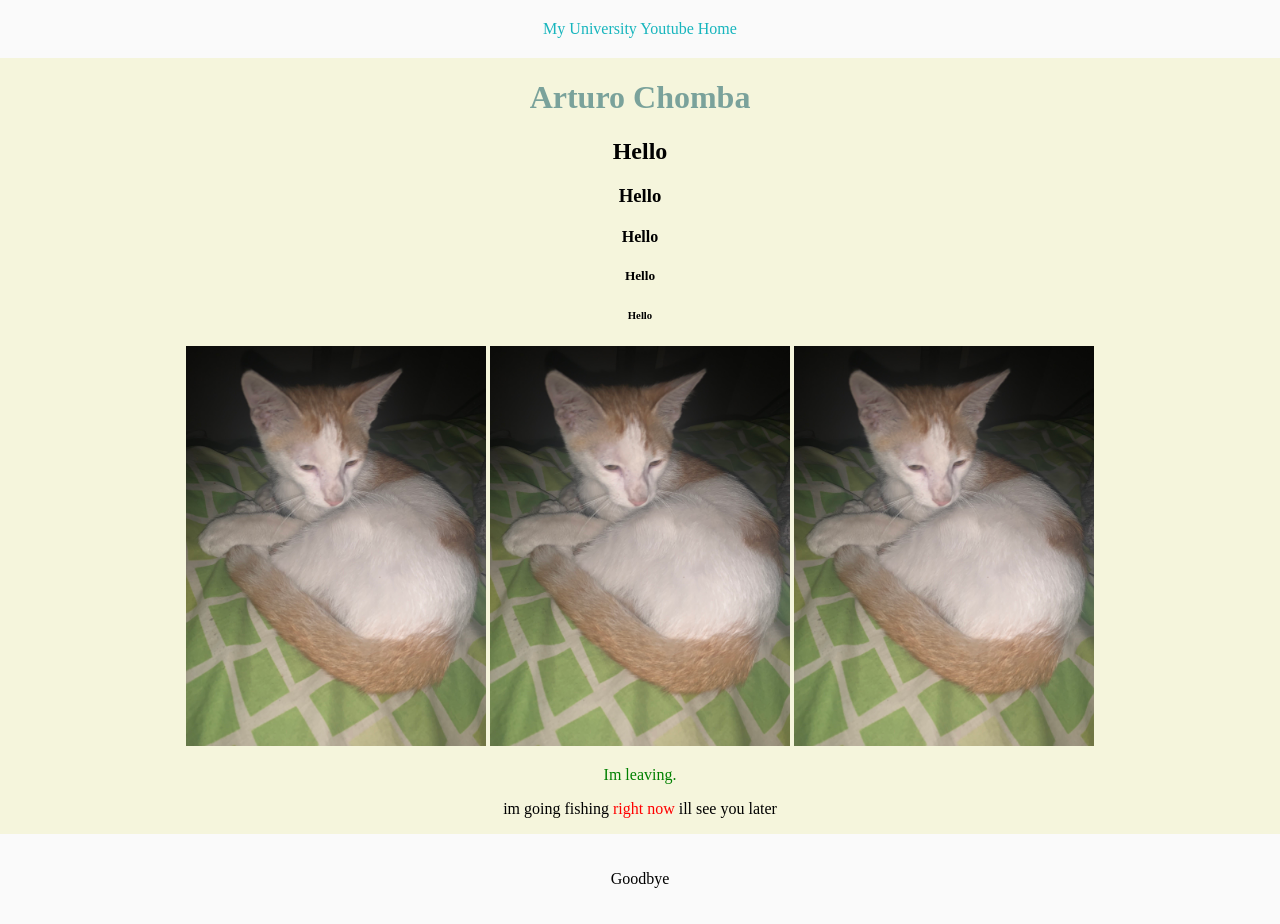
==== index.html @ 1ac5d02e "idk" ====
<!DOCTYPE html>
<html lang="en">
    <head>
        <meta charset="UTF-8">
        <meta name="viewport" content="width=device-width, initial-scale=1.0">
        <title>Portal Page</title>
        <link href="styles/styles.css" rel="stylesheet">
    </head>
    <body>
        <div id="content">
            <header>
                <nav>
                    <a href="http://www.byui.edu" target="_blank">My University</a>
                    <a href="https://www.youtube.com" target="_blank">Youtube</a>
                    <a href="wwr/index.html" target="_blank">Home</a>
                    
                </nav>
                <!--Comments-->
            </header>
            <main>
                <h1>Arturo Chomba</h1>
                <h2>Hello</h2>
                <h3>Hello</h3>
                <h4>Hello</h4>
                <h5>Hello</h5>
                <h6>Hello</h6>
                <img src="images/cat3.JPG" alt="Cat laying in bed">
                <img src="images/cat3.JPG" alt="Cat laying in bed">
                <img src="images/cat3.JPG" alt="Cat laying in bed">
                <p id="second">Im leaving.</p>
                <p>im going fishing <span class="coloring">right now</span> ill see you later</p>
            </main>
            <footer>
                <p>Goodbye</p>
                <p></p>
            </footer>
         </div>
    </body>
</html>
---- styles/styles.css ----
img {
    width: 300px;
}

body {
    text-align: center;
    margin: 0;
    background-color: beige;
}

content {
       max-width: 1600px;
       margin: 0 auto
}

header, footer {
    background-color: rgb(250, 250, 250);
    padding: 20px
}

nav a {
    text-decoration: none;
    color: rgb(23, 181, 189);

}

nav a:hover {
    text-decoration: underline;
    color: rgb(0, 0, 0);
}

h1 {
    color: rgba(35, 104, 109, 0.587);
}

p {
    font-size: 1em;
}

.coloring {
    color: red
}

#second {
    color: green
}
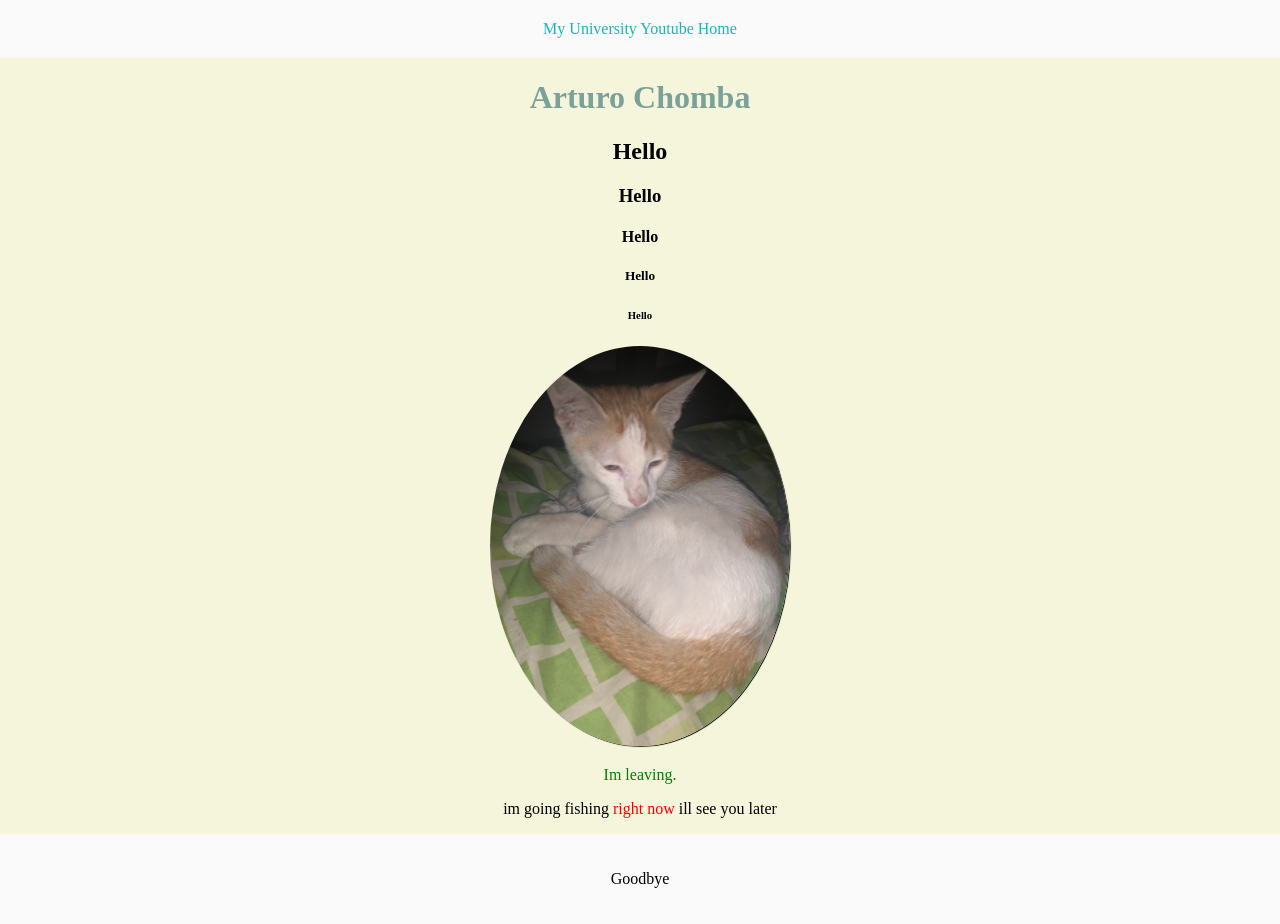
==== commit 7c51bc3e: "finished homepage" ====
--- a/index.html
+++ b/index.html
@@ -25,8 +25,6 @@
                 <h5>Hello</h5>
                 <h6>Hello</h6>
                 <img src="images/cat3.JPG" alt="Cat laying in bed">
-                <img src="images/cat3.JPG" alt="Cat laying in bed">
-                <img src="images/cat3.JPG" alt="Cat laying in bed">
                 <p id="second">Im leaving.</p>
                 <p>im going fishing <span class="coloring">right now</span> ill see you later</p>
             </main>
--- a/styles/styles.css
+++ b/styles/styles.css
@@ -1,5 +1,7 @@
 img {
     width: 300px;
+    border-radius: 50%;
+    box-shadow: .75px .75px .75px rgb(0, 0, 0);
 }
 
 body {
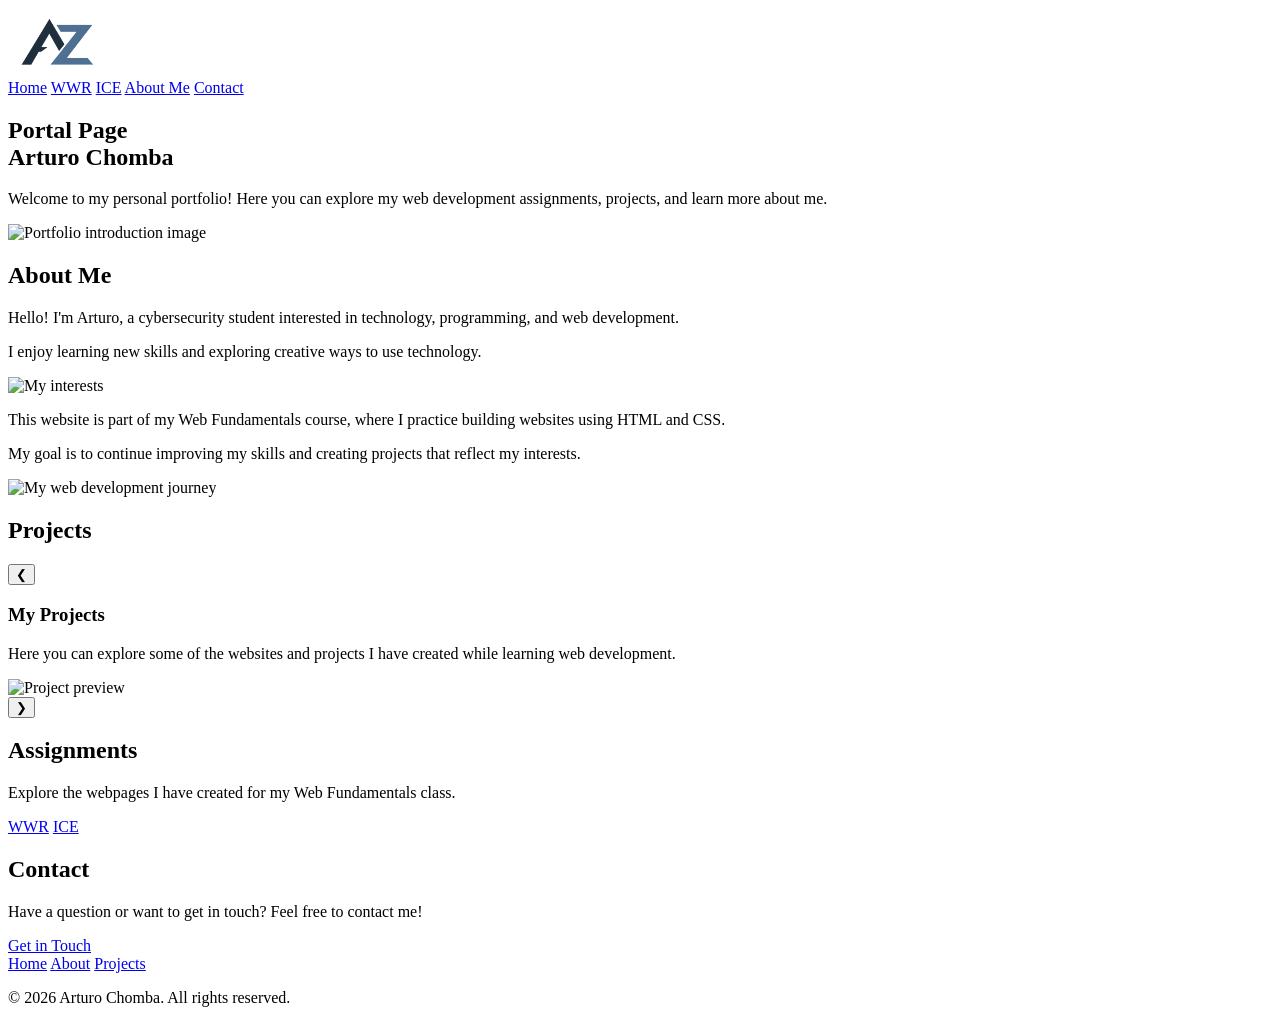
==== commit 58d7121b: "newmainpage" ====
--- a/index.html
+++ b/index.html
@@ -3,35 +3,79 @@
     <head>
         <meta charset="UTF-8">
         <meta name="viewport" content="width=device-width, initial-scale=1.0">
-        <title>Portal Page</title>
-        <link href="styles/styles.css" rel="stylesheet">
+        <meta name="description" content="Arturo Chomba's personal portfolio and Web Fundamentals assignments.">
+        <title>Arturo Chomba | Portfolio</title>
+        <link rel="stylesheet" href="styles/style.css">
     </head>
     <body>
-        <div id="content">
-            <header>
-                <nav>
-                    <a href="http://www.byui.edu" target="_blank">My University</a>
-                    <a href="https://www.youtube.com" target="_blank">Youtube</a>
-                    <a href="wwr/index.html" target="_blank">Home</a>
-                    
-                </nav>
-                <!--Comments-->
-            </header>
-            <main>
-                <h1>Arturo Chomba</h1>
-                <h2>Hello</h2>
-                <h3>Hello</h3>
-                <h4>Hello</h4>
-                <h5>Hello</h5>
-                <h6>Hello</h6>
-                <img src="images/cat3.JPG" alt="Cat laying in bed">
-                <p id="second">Im leaving.</p>
-                <p>im going fishing <span class="coloring">right now</span> ill see you later</p>
-            </main>
-            <footer>
-                <p>Goodbye</p>
-                <p></p>
-            </footer>
-         </div>
+        <header id="home">
+            <a href="#home" class="logo"><img src="/portfolio/images/logo.png" alt="Logo" style="width: 100px;"></a>
+            <nav aria-label="Main navigation">
+                <a href="#home">Home</a>
+                <a href="#assignments">WWR</a>
+                <a href="#assignments">ICE</a>
+                <a href="#about">About Me</a>
+                <a href="#contact">Contact</a>
+            </nav>
+        </header>
+        <main>
+            <section class="hero">
+                <div class="hero-text">
+                    <h1>Portal Page<br>Arturo Chomba</h1>
+                    <p>Welcome to my personal portfolio! Here you can explore my web development assignments, projects, and learn more about me.</p>
+                </div>
+                <div class="hero-image">
+                    <img src="images/hero.jpg" alt="Portfolio introduction image">
+                </div>
+            </section>
+            <section id="about" class="about">
+                <h2>About Me</h2>
+                <div class="about-container">
+                    <div class="about-column">
+                        <p>Hello! I'm Arturo, a cybersecurity student interested in technology, programming, and web development.</p>
+                        <p>I enjoy learning new skills and exploring creative ways to use technology.</p>
+                        <img src="images/about1.jpg" alt="My interests">
+                    </div>
+                    <div class="about-column">
+                        <p>This website is part of my Web Fundamentals course, where I practice building websites using HTML and CSS.</p>
+                        <p>My goal is to continue improving my skills and creating projects that reflect my interests.</p>
+                        <img src="images/about2.jpg" alt="My web development journey">
+                    </div>
+                </div>
+            </section>
+            <section id="projects" class="projects">
+                <h2>Projects</h2>
+                <div class="project-container">
+                    <button class="previous" type="button" aria-label="Previous project">❮</button>
+                    <div class="project-content">
+                        <h3>My Projects</h3>
+                        <p>Here you can explore some of the websites and projects I have created while learning web development.</p>
+                        <img src="images/project1.jpg" alt="Project preview">
+                    </div>
+                    <button class="next" type="button" aria-label="Next project">❯</button>
+                </div>
+            </section>
+            <section id="assignments" class="assignments">
+                <h2>Assignments</h2>
+                <p>Explore the webpages I have created for my Web Fundamentals class.</p>
+                <div class="assignment-buttons">
+                    <a href="/wwr/index.html" target="_blank" class="assignment-btn">WWR</a>
+                    <a href="/portfolio/ice_page/index.html" class="assignment-btn">ICE</a>
+                </div>
+            </section>
+            <section id="contact" class="contact">
+                <h2>Contact</h2>
+                <p>Have a question or want to get in touch? Feel free to contact me!</p>
+                <a href="mailto:arturzubiate@gmail.com" class="contact-btn">Get in Touch</a>
+            </section>
+        </main>
+        <footer>
+            <nav aria-label="Footer navigation">
+                <a href="#home">Home</a>
+                <a href="#about">About</a>
+                <a href="#projects">Projects</a>
+            </nav>
+            <p>© 2026 Arturo Chomba. All rights reserved.</p>
+        </footer>
     </body>
 </html>
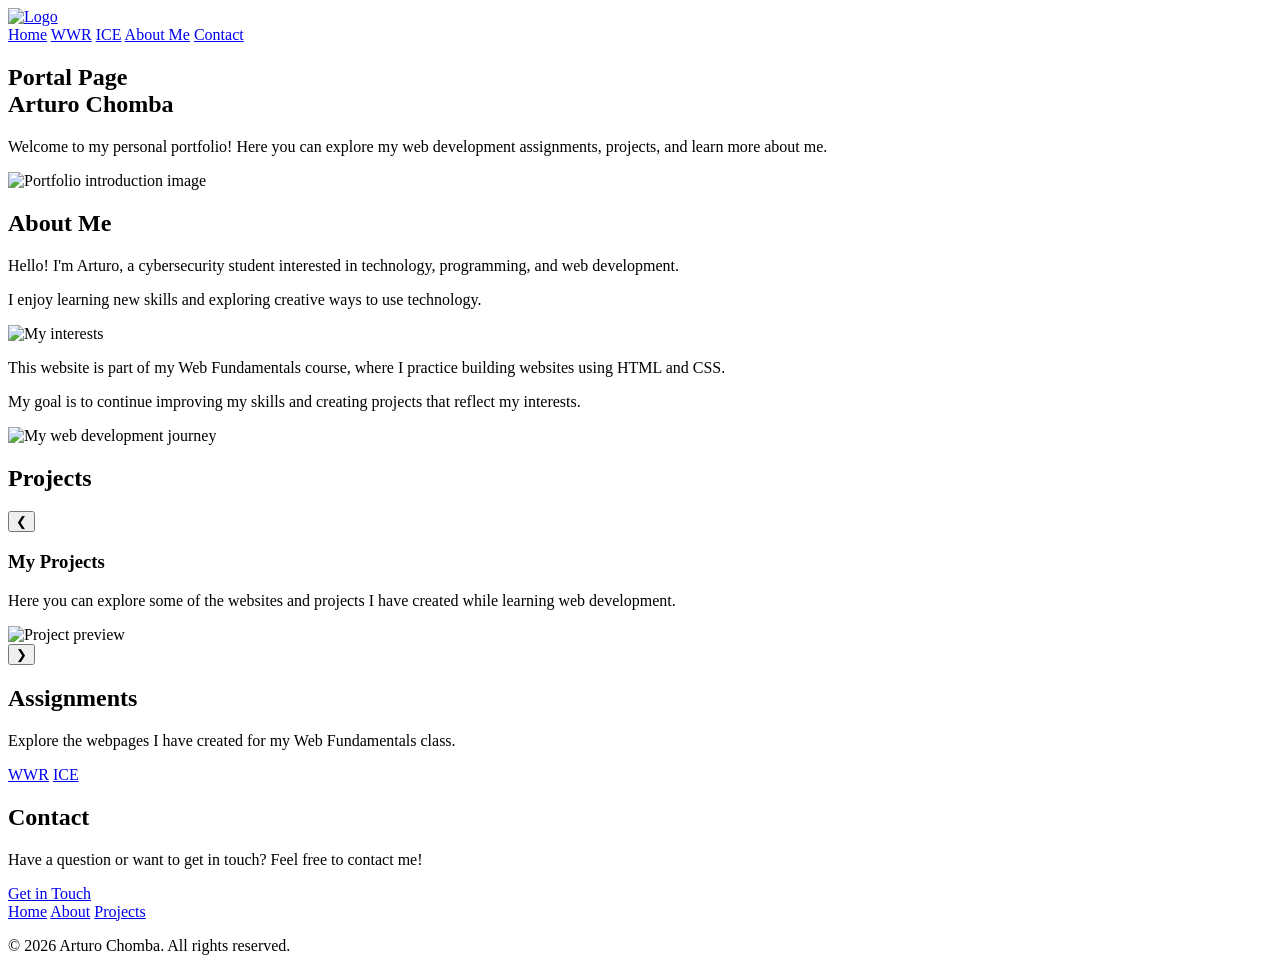
==== commit 3d363f14: "final" ====
--- a/index.html
+++ b/index.html
@@ -9,7 +9,7 @@
     </head>
     <body>
         <header id="home">
-            <a href="#home" class="logo"><img src="/portfolio/images/logo.png" alt="Logo" style="width: 100px;"></a>
+            <a href="#home" class="logo"><img src="../images/azlogo.png" alt="Logo" style="width: 100px;"></a>
             <nav aria-label="Main navigation">
                 <a href="#home">Home</a>
                 <a href="#assignments">WWR</a>
@@ -59,8 +59,8 @@
                 <h2>Assignments</h2>
                 <p>Explore the webpages I have created for my Web Fundamentals class.</p>
                 <div class="assignment-buttons">
-                    <a href="/wwr/index.html" target="_blank" class="assignment-btn">WWR</a>
-                    <a href="/portfolio/ice_page/index.html" class="assignment-btn">ICE</a>
+                    <a href="wwr/index.html" target="_blank" class="assignment-btn">WWR</a>
+                    <a href="../ice/index.html" class="assignment-btn">ICE</a>
                 </div>
             </section>
             <section id="contact" class="contact">
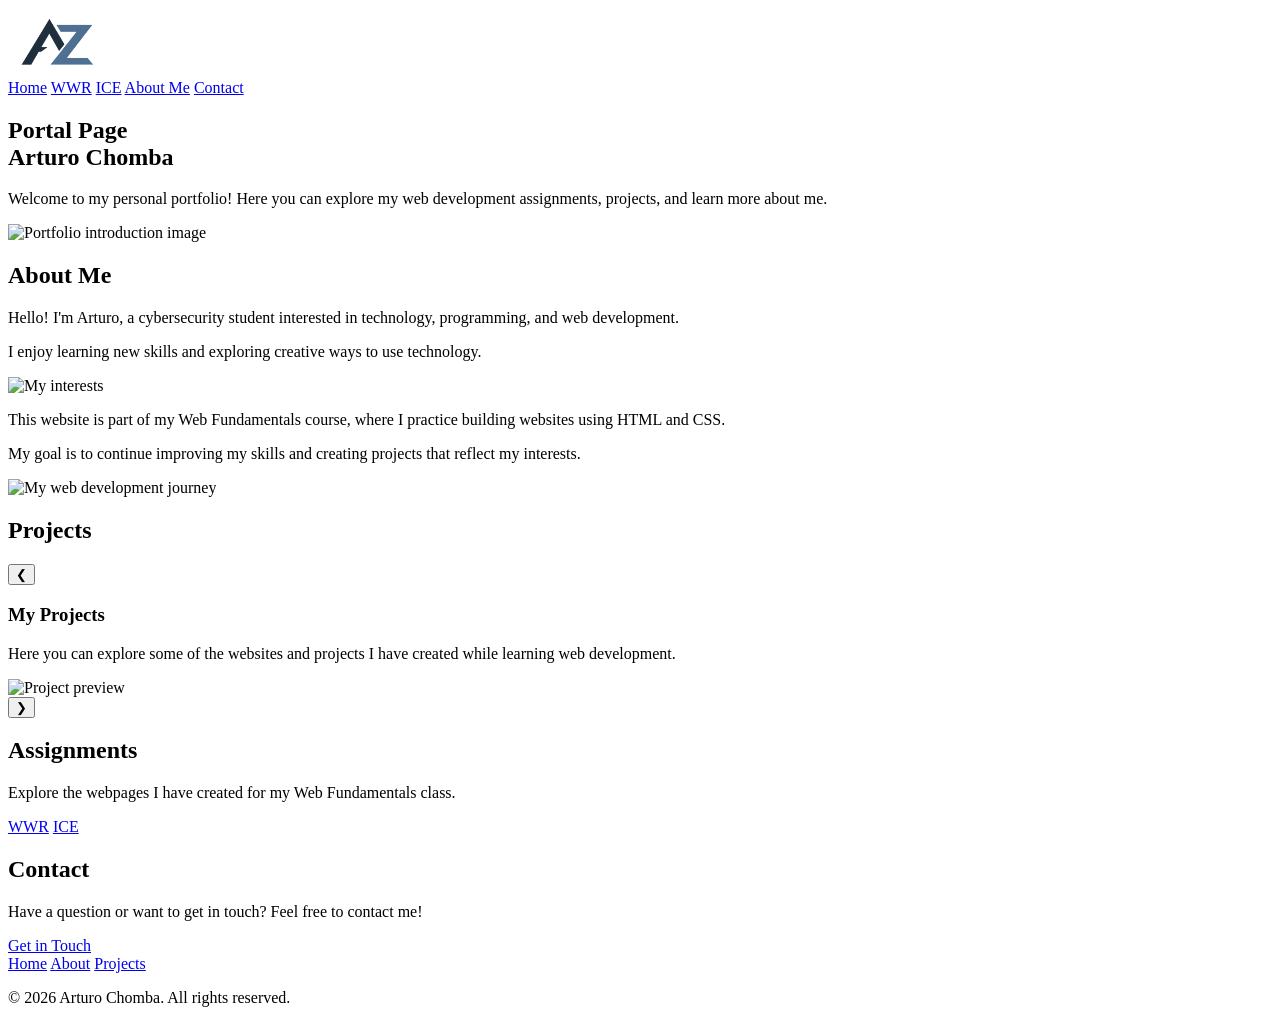
==== commit 34148ac0: "final" ====
--- a/index.html
+++ b/index.html
@@ -9,11 +9,11 @@
     </head>
     <body>
         <header id="home">
-            <a href="#home" class="logo"><img src="../images/azlogo.png" alt="Logo" style="width: 100px;"></a>
+            <a href="#home" class="logo"><img src="portfolio/images/azlogo.png" alt="Logo" style="width: 100px;"></a>
             <nav aria-label="Main navigation">
                 <a href="#home">Home</a>
-                <a href="#assignments">WWR</a>
-                <a href="#assignments">ICE</a>
+                <a href="wwr/index.html">WWR</a>
+                <a href="portfolio/ice/index.html">ICE</a>
                 <a href="#about">About Me</a>
                 <a href="#contact">Contact</a>
             </nav>
@@ -60,7 +60,7 @@
                 <p>Explore the webpages I have created for my Web Fundamentals class.</p>
                 <div class="assignment-buttons">
                     <a href="wwr/index.html" target="_blank" class="assignment-btn">WWR</a>
-                    <a href="../ice/index.html" class="assignment-btn">ICE</a>
+                    <a href="portfolio/ice/index.html" class="assignment-btn">ICE</a>
                 </div>
             </section>
             <section id="contact" class="contact">
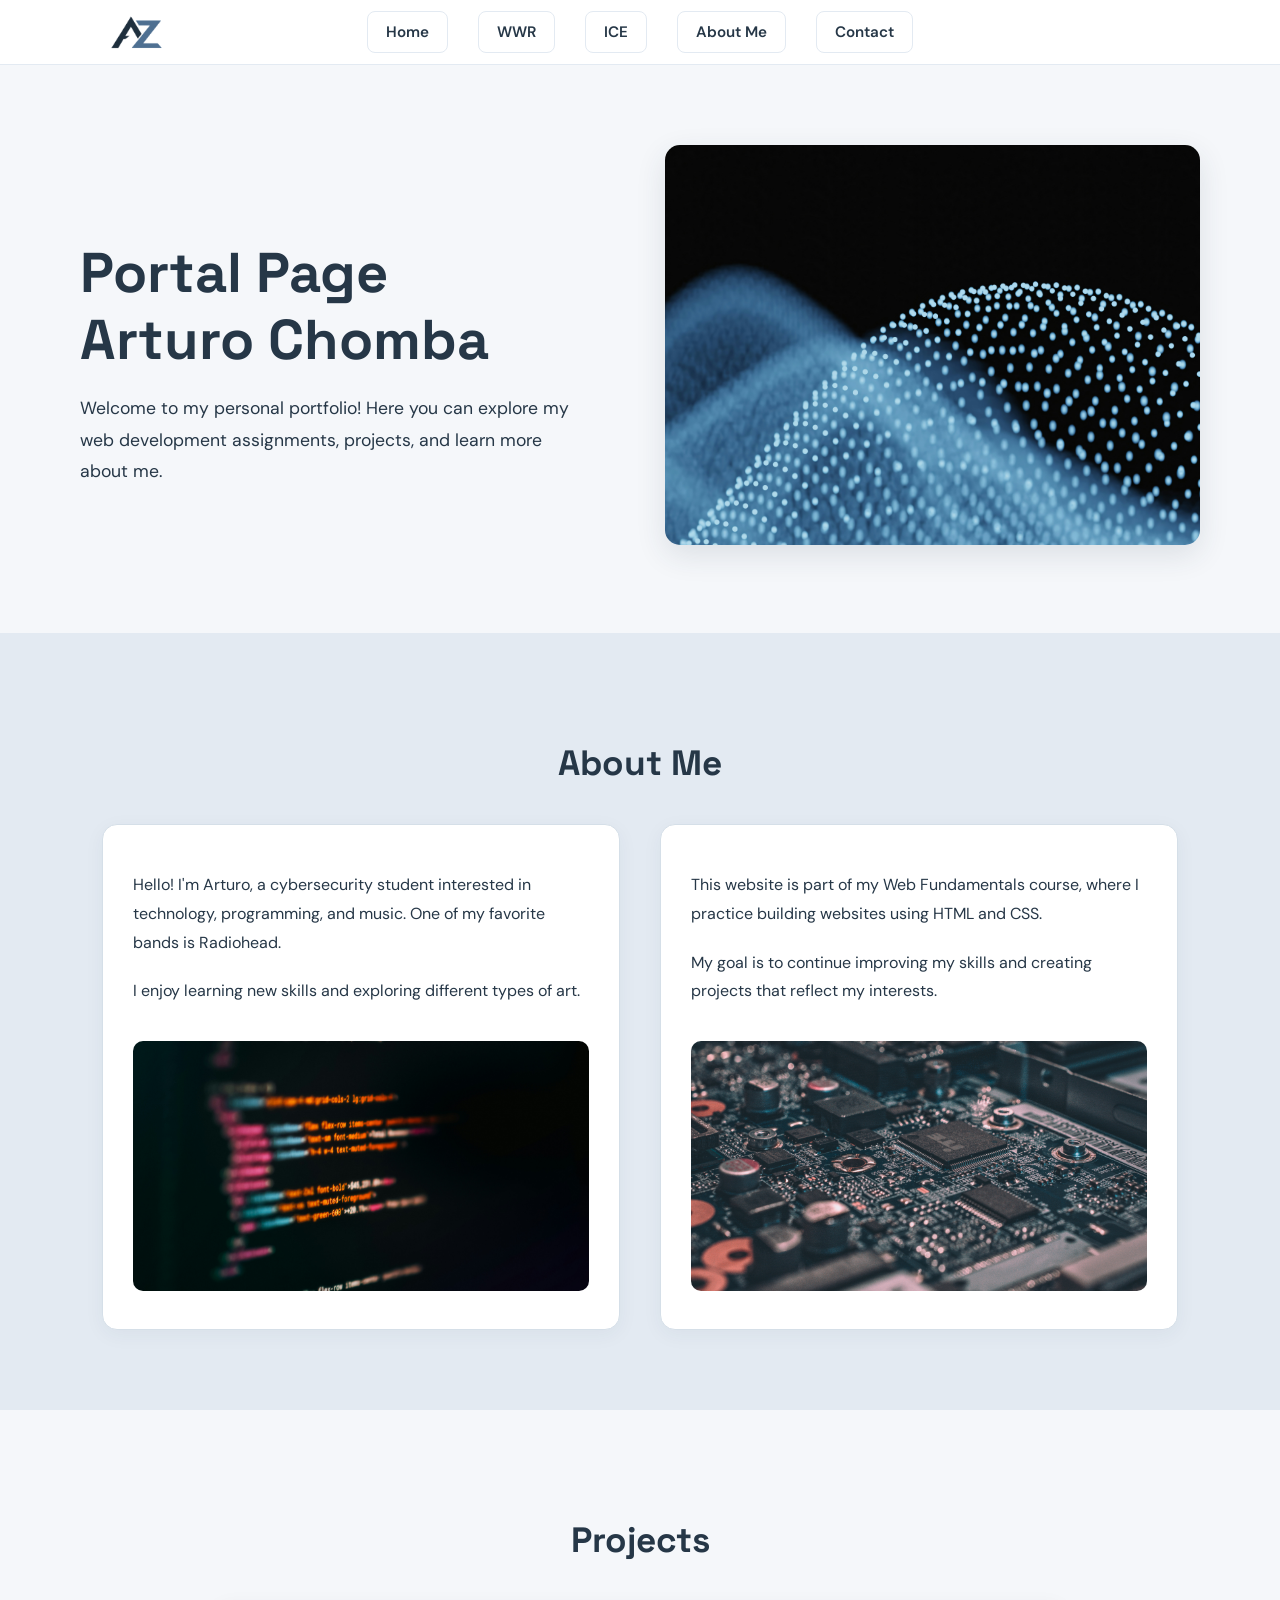
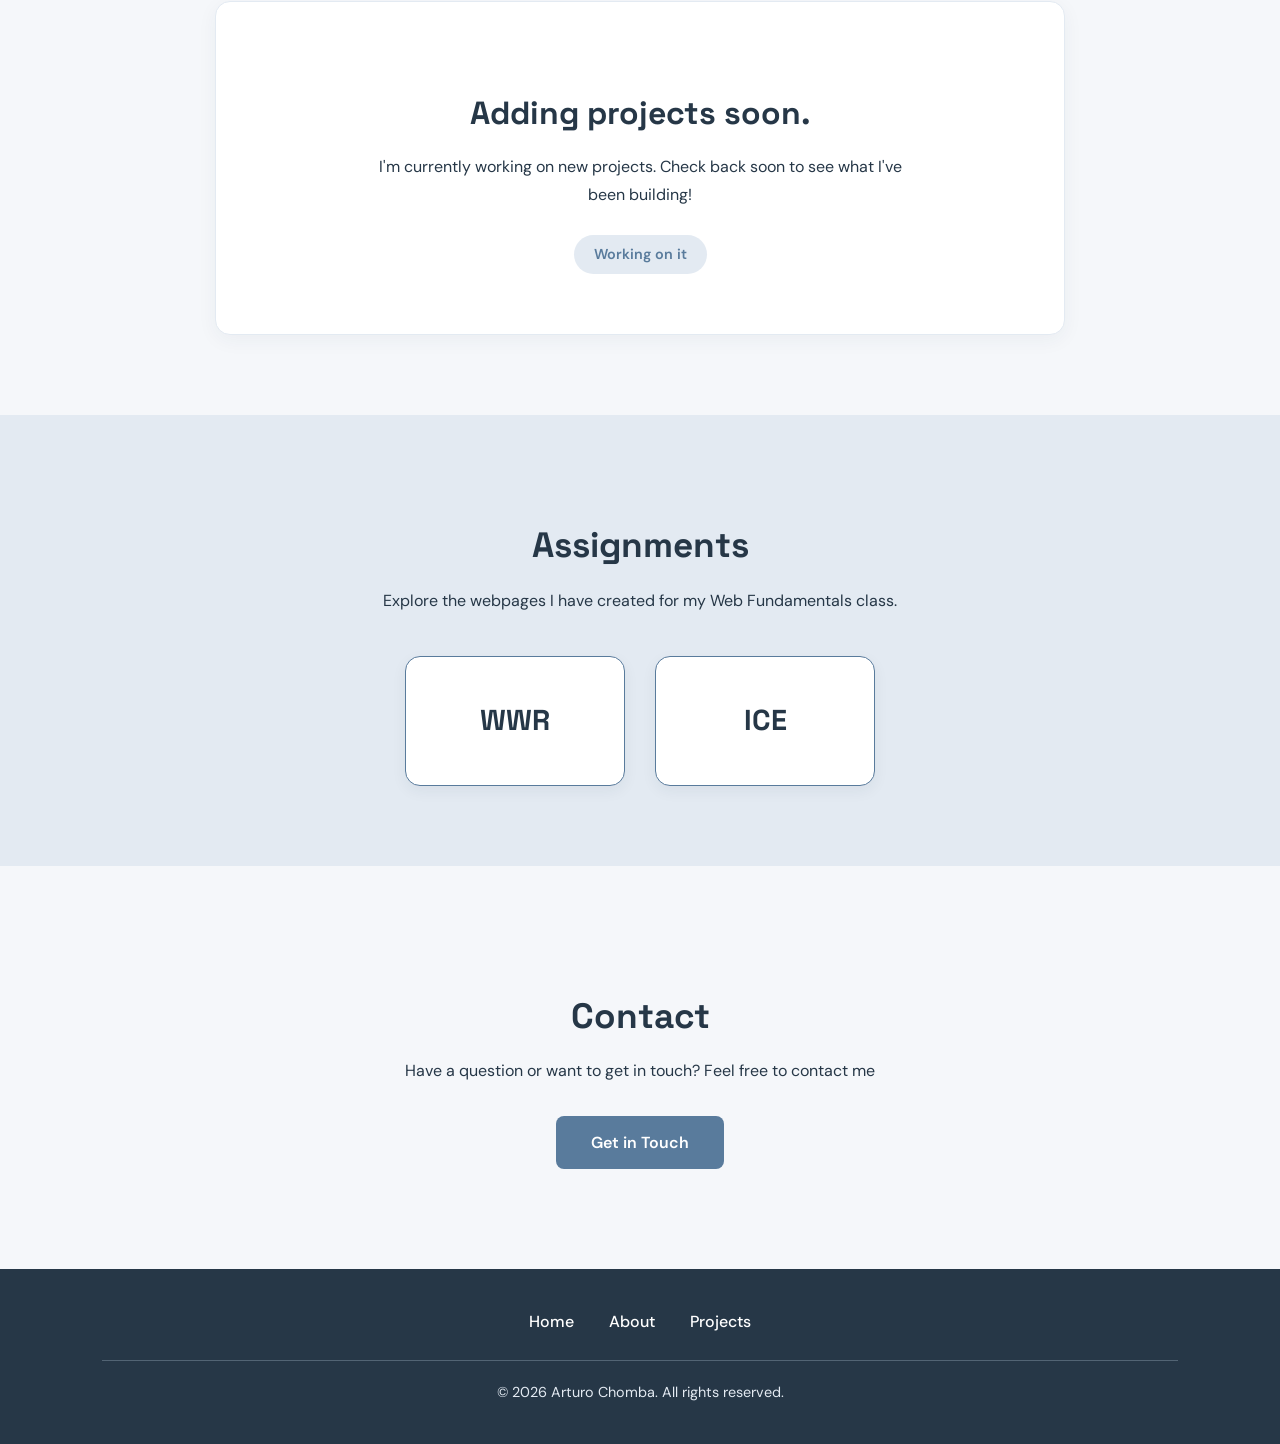
==== commit 0d2891ce: "portalpage" ====
--- a/index.html
+++ b/index.html
@@ -12,7 +12,7 @@
             <a href="#home" class="logo"><img src="portfolio/images/azlogo.png" alt="Logo" style="width: 100px;"></a>
             <nav aria-label="Main navigation">
                 <a href="#home">Home</a>
-                <a href="wwr/index.html">WWR</a>
+                <a href="wwr/index.html" target="_blank">WWR</a>
                 <a href="portfolio/ice/index.html">ICE</a>
                 <a href="#about">About Me</a>
                 <a href="#contact">Contact</a>
@@ -32,8 +32,8 @@
                 <h2>About Me</h2>
                 <div class="about-container">
                     <div class="about-column">
-                        <p>Hello! I'm Arturo, a cybersecurity student interested in technology, programming, and web development.</p>
-                        <p>I enjoy learning new skills and exploring creative ways to use technology.</p>
+                        <p>Hello! I'm Arturo, a cybersecurity student interested in technology, programming, and music. One of my favorite bands is Radiohead.</p>
+                        <p>I enjoy learning new skills and exploring different types of art.</p>
                         <img src="images/about1.jpg" alt="My interests">
                     </div>
                     <div class="about-column">
@@ -44,17 +44,15 @@
                 </div>
             </section>
             <section id="projects" class="projects">
-                <h2>Projects</h2>
-                <div class="project-container">
-                    <button class="previous" type="button" aria-label="Previous project">❮</button>
-                    <div class="project-content">
-                        <h3>My Projects</h3>
-                        <p>Here you can explore some of the websites and projects I have created while learning web development.</p>
-                        <img src="images/project1.jpg" alt="Project preview">
-                    </div>
-                    <button class="next" type="button" aria-label="Next project">❯</button>
-                </div>
-            </section>
+    <h2>Projects</h2>
+    <div class="project-container">
+        <div class="project-content">
+            <h3>Adding projects soon.</h3>
+            <p>I'm currently working on new projects. Check back soon to see what I've been building!</p>
+            <span class="project-status">Working on it</span>
+        </div>
+    </div>
+</section>
             <section id="assignments" class="assignments">
                 <h2>Assignments</h2>
                 <p>Explore the webpages I have created for my Web Fundamentals class.</p>
@@ -65,7 +63,7 @@
             </section>
             <section id="contact" class="contact">
                 <h2>Contact</h2>
-                <p>Have a question or want to get in touch? Feel free to contact me!</p>
+                <p>Have a question or want to get in touch? Feel free to contact me</p>
                 <a href="mailto:arturzubiate@gmail.com" class="contact-btn">Get in Touch</a>
             </section>
         </main>
--- a/styles/style.css
+++ b/styles/style.css
@@ -0,0 +1,453 @@
+@import url('https://fonts.googleapis.com/css2?family=DM+Sans:wght@400;500;600;700&family=Space+Grotesk:wght@400;500;600;700&display=swap');
+
+:root {
+    --background: #F5F7FA;
+    --secondary: #E3EAF2;
+    --accent: #597B9C;
+    --text: #263747;
+    --white: #FFFFFF;
+}
+
+* {
+    box-sizing: border-box;
+}
+
+html {
+    scroll-behavior: smooth;
+}
+
+body {
+    margin: 0;
+    background-color: var(--background);
+    color: var(--text);
+    font-family: 'DM Sans', sans-serif;
+    line-height: 1.6;
+}
+
+h1, h2, h3 {
+    font-family: 'Space Grotesk', sans-serif;
+    color: var(--text);
+    line-height: 1.2;
+}
+
+h1 {
+    font-size: 3rem;
+}
+
+h2 {
+    font-size: 2.2rem;
+}
+
+h3 {
+    font-size: 1.5rem;
+}
+
+img {
+    max-width: 100%;
+    height: auto;
+}
+
+header {
+    background-color: var(--white);
+    display: flex;
+    justify-content: center;
+    align-items: center;
+    padding: 10px 8%;
+    border-bottom: 1px solid var(--secondary);
+    position: sticky;
+    top: 0;
+    z-index: 1000;
+}
+
+header {
+    min-height: 65px;
+}
+
+.logo img {
+    width: 70px !important;
+}
+
+.logo {
+    position: absolute;
+    left: 8%;
+}
+
+.logo img {
+    display: block;
+    transition: transform 0.3s ease;
+}
+
+.logo img:hover {
+    transform: scale(1.05);
+}
+
+header nav {
+    display: flex;
+    align-items: center;
+    gap: 30px;
+}
+
+header nav a {
+    color: var(--text);
+    text-decoration: none;
+    font-weight: 600;
+    font-size: 0.95rem;
+    padding: 8px 18px;
+    border: 1px solid var(--secondary);
+    border-radius: 8px;
+    transition: all 0.3s ease;
+}
+
+header nav a:hover {
+    background-color: var(--accent);
+    color: var(--white);
+    border-color: var(--accent);
+    transform: translateY(-2px);
+}
+
+header {
+    position: sticky;
+    top: 0;
+    z-index: 1000;
+}
+
+section {
+    scroll-margin-top: 110px;
+}
+
+.hero {
+    display: grid;
+    grid-template-columns: 1fr 1fr;
+    align-items: center;
+    gap: 50px;
+    max-width: 1200px;
+    margin: 0 auto;
+    padding: 80px 40px;
+}
+
+.hero-text h1 {
+    font-size: 3.5rem;
+    font-weight: 700;
+    margin-bottom: 20px;
+}
+
+.hero-text p {
+    font-size: 1.1rem;
+    color: var(--text);
+    max-width: 500px;
+    line-height: 1.8;
+}
+
+.hero-image img {
+    width: 100%;
+    height: 400px;
+    object-fit: cover;
+    border-radius: 15px;
+    box-shadow: 0 10px 30px rgba(38, 55, 71, 0.12);
+}
+
+.hero-image img {
+    transition: transform 0.3s ease, box-shadow 0.3s ease;
+}
+
+.hero-image img:hover {
+    transform: scale(1.02);
+    box-shadow: 0 15px 35px rgba(38, 55, 71, 0.18);
+}
+
+.about {
+    background-color: var(--secondary);
+    padding: 80px 8%;
+}
+
+.about h2 {
+    text-align: center;
+    margin-bottom: 40px;
+}
+
+.about-container {
+    display: grid;
+    grid-template-columns: 1fr 1fr;
+    gap: 40px;
+    max-width: 1100px;
+    margin: 0 auto;
+}
+
+.about-column {
+    background-color: var(--white);
+    padding: 30px;
+    border-radius: 15px;
+    border: 1px solid #D5DFE8;
+    box-shadow: 0 5px 20px rgba(38, 55, 71, 0.05);
+}
+
+.about-column p {
+    font-size: 1rem;
+    line-height: 1.8;
+    margin-bottom: 20px;
+}
+
+.about-column img {
+    width: 100%;
+    height: 250px;
+    object-fit: cover;
+    border-radius: 10px;
+    margin-top: 15px;
+}
+
+.projects {
+    padding: 80px 8%;
+    background-color: var(--background);
+    text-align: center;
+}
+
+.projects h2 {
+    margin-bottom: 40px;
+}
+
+.project-container {
+    max-width: 850px;
+    margin: 0 auto;
+    padding: 60px 40px;
+    background-color: var(--white);
+    border: 1px solid var(--secondary);
+    border-radius: 15px;
+    box-shadow: 0 5px 20px rgba(38, 55, 71, 0.05);
+}
+
+.project-content h3 {
+    font-size: 2rem;
+    margin-bottom: 20px;
+}
+
+.project-content p {
+    max-width: 550px;
+    margin: 0 auto 25px;
+    color: var(--text);
+    line-height: 1.8;
+}
+
+.project-status {
+    display: inline-block;
+    background-color: var(--secondary);
+    color: var(--accent);
+    padding: 8px 20px;
+    border-radius: 25px;
+    font-size: 0.9rem;
+    font-weight: 600;
+}
+
+.project-container {
+    transition: transform 0.3s ease, box-shadow 0.3s ease;
+}
+
+.project-container:hover {
+    transform: translateY(-5px);
+    box-shadow: 0 12px 30px rgba(38, 55, 71, 0.1);
+}
+
+.assignments {
+    background-color: var(--secondary);
+    padding: 80px 8%;
+    text-align: center;
+}
+
+.assignments h2 {
+    margin-bottom: 20px;
+}
+
+.assignments p {
+    max-width: 600px;
+    margin: 0 auto 40px;
+    line-height: 1.8;
+}
+
+.assignment-buttons {
+    display: flex;
+    justify-content: center;
+    gap: 30px;
+    flex-wrap: wrap;
+}
+
+.assignment-btn {
+    display: flex;
+    justify-content: center;
+    align-items: center;
+    width: 220px;
+    height: 130px;
+    background-color: var(--white);
+    color: var(--text);
+    text-decoration: none;
+    font-family: 'Space Grotesk', sans-serif;
+    font-size: 1.8rem;
+    font-weight: 700;
+    border: 1px solid var(--accent);
+    border-radius: 15px;
+    box-shadow: 0 5px 15px rgba(38, 55, 71, 0.06);
+    transition: all 0.3s ease;
+}
+.assignment-btn:hover {
+    background-color: var(--accent);
+    color: var(--white);
+    transform: translateY(-5px);
+    box-shadow: 0 10px 25px rgba(38, 55, 71, 0.15);
+}
+
+.contact {
+    background-color: var(--background);
+    padding: 100px 8%;
+    text-align: center;
+}
+
+.contact h2 {
+    margin-bottom: 20px;
+}
+
+.contact p {
+    max-width: 550px;
+    margin: 0 auto 30px;
+    line-height: 1.8;
+}
+
+.contact-btn {
+    display: inline-block;
+    background-color: var(--accent);
+    color: var(--white);
+    padding: 14px 35px;
+    border-radius: 8px;
+    text-decoration: none;
+    font-weight: 600;
+    transition: all 0.3s ease;
+}
+
+.contact-btn:hover {
+    background-color: var(--text);
+    transform: translateY(-3px);
+    box-shadow: 0 8px 20px rgba(38, 55, 71, 0.15);
+}
+
+footer {
+    background-color: var(--text);
+    color: var(--white);
+    padding: 40px 8%;
+    text-align: center;
+}
+
+footer nav {
+    display: flex;
+    justify-content: center;
+    gap: 35px;
+    margin-bottom: 25px;
+}
+
+footer nav a {
+    color: var(--white);
+    text-decoration: none;
+    font-weight: 500;
+    transition: color 0.3s ease;
+}
+
+footer nav a:hover {
+    color: #A9C1D8;
+}
+
+footer p {
+    font-size: 0.9rem;
+    color: var(--secondary);
+    margin: 0;
+    padding-top: 20px;
+    border-top: 1px solid #526474;
+}
+
+@media screen and (max-width: 600px) {
+    header {
+        flex-direction: column;
+        gap: 10px;
+        padding: 10px 4%;
+    }
+
+    header nav {
+        justify-content: center;
+        flex-wrap: wrap;
+        gap: 10px 18px;
+    }
+
+    header nav a {
+        font-size: 0.85rem;
+    }
+
+    .logo img {
+        max-width: 70px;
+    }
+
+    .hero {
+        grid-template-columns: 1fr;
+        padding: 40px 5%;
+        gap: 25px;
+    }
+
+    .hero-text {
+        text-align: center;
+    }
+
+    .hero-text h1 {
+        font-size: 2.3rem;
+    }
+
+    .hero-text p {
+        font-size: 1rem;
+    }
+
+    .hero-image img {
+        height: 260px;
+    }
+
+    .about-container {
+        grid-template-columns: 1fr;
+    }
+
+    .about {
+        padding: 50px 5%;
+    }
+
+    .about-column img {
+        height: 220px;
+    }
+
+    .projects,
+    .assignments,
+    .contact {
+        padding: 60px 5%;
+    }
+
+    .project-container {
+        padding: 35px 20px;
+    }
+
+    .assignment-buttons {
+        gap: 15px;
+    }
+
+    .assignment-btn {
+        width: 100%;
+        max-width: 300px;
+        height: 100px;
+    }
+
+    footer nav {
+        flex-wrap: wrap;
+        gap: 15px;
+    }
+
+    h1 {
+        font-size: 2.3rem;
+    }
+
+    h2 {
+        font-size: 1.8rem;
+    }
+
+        section {
+        scroll-margin-top: 160px;
+    }
+}
